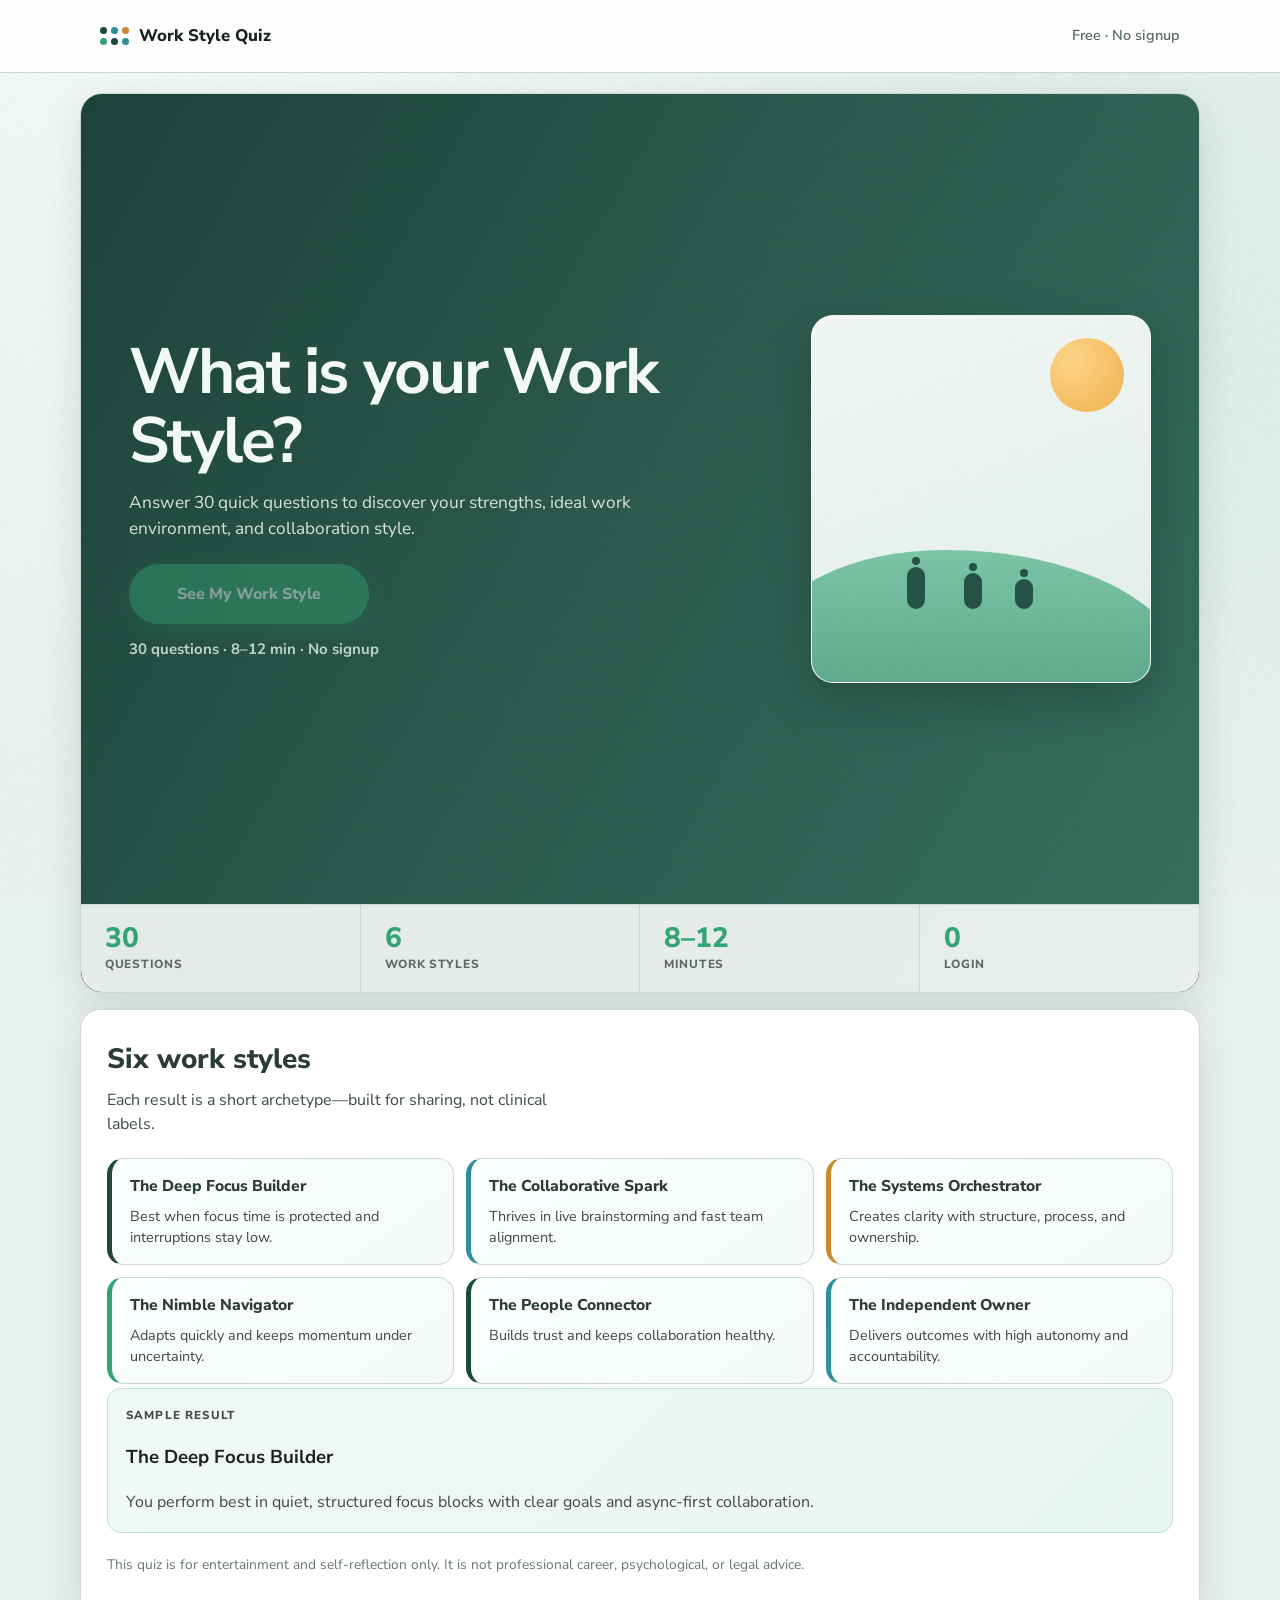
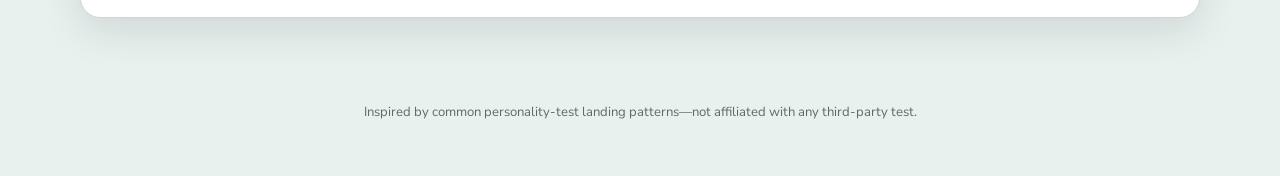
==== 111/index.html @ 71ff8142 "Initial commit: Work Style Quiz, PRD docs, and project assets Made-with: Cursor" ====
<!doctype html>
<html lang="en">
  <head>
    <meta charset="UTF-8" />
    <meta name="viewport" content="width=device-width, initial-scale=1.0" />
    <meta name="theme-color" content="#eef4f4" />
    <title>Work Style Quiz</title>
    <meta
      name="description"
      content="Answer 30 quick questions to discover your strengths, ideal work environment, and collaboration style."
    />
    <link rel="preconnect" href="https://fonts.googleapis.com" />
    <link rel="preconnect" href="https://fonts.gstatic.com" crossorigin />
    <link
      href="https://fonts.googleapis.com/css2?family=Nunito+Sans:ital,opsz,wght@0,6..12,400;0,6..12,600;0,6..12,700;0,6..12,800&display=swap"
      rel="stylesheet"
    />
    <link rel="stylesheet" href="./styles.css" />
  </head>
  <body>
    <div class="noise" aria-hidden="true"></div>

    <a class="skip-link" href="#main-content">Skip to main content</a>

    <header class="site-header">
      <div class="header-inner">
        <a href="./index.html" class="logo" aria-label="Work Style Quiz home">
          <span class="logo-mark" aria-hidden="true">
            <span class="dot dot--forest"></span>
            <span class="dot dot--teal"></span>
            <span class="dot dot--amber"></span>
            <span class="dot dot--green"></span>
            <span class="dot dot--forest"></span>
            <span class="dot dot--teal"></span>
          </span>
          <span class="logo-text">Work Style Quiz</span>
        </a>
        <nav class="header-nav" aria-label="Site">
          <span class="nav-muted">Free · No signup</span>
        </nav>
      </div>
    </header>

    <main id="main-content" class="main" tabindex="-1">
      <p id="load-error" class="load-error" role="alert" hidden></p>

      <div class="container">
        <section
          id="landing"
          class="landing-hero"
          aria-label="Introduction"
        >
          <div class="landing-hero-inner">
            <div class="landing-copy">
              <h1>
                What is your Work Style?
              </h1>
              <p class="landing-lead">
                Answer 30 quick questions to discover your strengths, ideal work
                environment, and collaboration style.
              </p>
              <div class="landing-cta-row">
                <button id="start-btn" class="btn btn-cta" type="button" disabled>
                  See My Work Style
                </button>
              </div>
              <p class="landing-meta">
                30 questions · 8–12 min · No signup
              </p>
            </div>
            <div class="landing-art" aria-hidden="true">
              <div class="art-scene">
                <div class="art-hill"></div>
                <div class="art-sun"></div>
                <div class="art-figure art-figure--1"></div>
                <div class="art-figure art-figure--2"></div>
                <div class="art-figure art-figure--3"></div>
              </div>
            </div>
          </div>

          <div class="proof-strip" role="group" aria-label="Quiz facts">
            <div class="proof-item">
              <span class="proof-value">30</span>
              <span class="proof-label">Questions</span>
            </div>
            <div class="proof-item">
              <span class="proof-value">6</span>
              <span class="proof-label">Work styles</span>
            </div>
            <div class="proof-item">
              <span class="proof-value">8–12</span>
              <span class="proof-label">Minutes</span>
            </div>
            <div class="proof-item">
              <span class="proof-value">0</span>
              <span class="proof-label">Login</span>
            </div>
          </div>
        </section>

        <section id="landing-details" class="card landing-details">
          <h2 class="section-title">Six work styles</h2>
          <p class="section-sub">
            Each result is a short archetype—built for sharing, not clinical labels.
          </p>
          <div id="style-preview" class="landing-preview-grid">
            <article class="preview-card preview-card--forest">
              <h3>The Deep Focus Builder</h3>
              <p>Best when focus time is protected and interruptions stay low.</p>
            </article>
            <article class="preview-card preview-card--teal">
              <h3>The Collaborative Spark</h3>
              <p>Thrives in live brainstorming and fast team alignment.</p>
            </article>
            <article class="preview-card preview-card--amber">
              <h3>The Systems Orchestrator</h3>
              <p>Creates clarity with structure, process, and ownership.</p>
            </article>
            <article class="preview-card preview-card--green">
              <h3>The Nimble Navigator</h3>
              <p>Adapts quickly and keeps momentum under uncertainty.</p>
            </article>
            <article class="preview-card preview-card--forest">
              <h3>The People Connector</h3>
              <p>Builds trust and keeps collaboration healthy.</p>
            </article>
            <article class="preview-card preview-card--teal">
              <h3>The Independent Owner</h3>
              <p>Delivers outcomes with high autonomy and accountability.</p>
            </article>
          </div>
          <div class="result-sample">
            <p class="eyebrow">Sample result</p>
            <h3>The Deep Focus Builder</h3>
            <p>
              You perform best in quiet, structured focus blocks with clear goals
              and async-first collaboration.
            </p>
          </div>

          <p class="disclaimer disclaimer-subtle">
            This quiz is for entertainment and self-reflection only. It is not
            professional career, psychological, or legal advice.
          </p>
        </section>

        <section
          id="quiz"
          class="card card-quiz hidden"
          aria-labelledby="quiz-heading"
        >
          <h2 id="quiz-heading" class="visually-hidden">Quiz</h2>
          <div class="progress-wrap">
            <div class="progress-meta">
              <span id="progress-text">Question 1 / 30</span>
              <span id="answered-text">Answered 0 / 30</span>
            </div>
            <div
              class="progress-track"
              role="progressbar"
              aria-valuemin="0"
              aria-valuemax="100"
              aria-valuenow="0"
              aria-label="Quiz progress"
            >
              <div id="progress-bar" class="progress-bar"></div>
            </div>
          </div>

          <h2 id="question-title" class="question-title"></h2>
          <div id="options" class="options-wrap"></div>

          <div class="actions">
            <button id="prev-btn" class="btn btn-outline" type="button">
              Previous
            </button>
            <button id="next-btn" class="btn btn-cta btn-cta-inline" type="button">
              Next
            </button>
          </div>
        </section>

        <section
          id="result"
          class="card card-result hidden"
          aria-label="Your result"
        >
          <div class="result-hero">
            <p class="eyebrow">Your result</p>
            <h2 id="result-title" class="result-headline" tabindex="-1"></h2>
            <p id="result-tagline" class="result-tagline"></p>
          </div>

          <div class="result-grid">
            <div class="result-panel">
              <h3>Strengths</h3>
              <ul id="result-strengths"></ul>
            </div>
            <div class="result-panel">
              <h3>Watch-outs</h3>
              <ul id="result-watchouts"></ul>
            </div>
            <div class="result-panel">
              <h3>Best environment</h3>
              <p id="result-environment"></p>
            </div>
            <div class="result-panel">
              <h3>Collaboration style</h3>
              <p id="result-collaboration"></p>
            </div>
          </div>

          <div class="actions">
            <button id="share-btn" class="btn btn-cta" type="button">Share</button>
            <button id="copy-btn" class="btn btn-outline" type="button">
              Copy result link
            </button>
            <button id="retake-btn" class="btn btn-outline" type="button">
              Retake
            </button>
          </div>
          <p id="feedback" class="feedback" aria-live="polite"></p>
          <p class="disclaimer">
            This quiz is for entertainment and self-reflection only. It is not
            professional career, psychological, or legal advice.
          </p>
        </section>
      </div>
    </main>

    <footer class="site-footer">
      <p>
        Inspired by common personality-test landing patterns—not affiliated with
        any third-party test.
      </p>
    </footer>

    <script type="application/json" id="questions-embed">
[
  {
    "text": "Your ideal workweek rhythm is…",
    "options": [
      {
        "text": "Long quiet blocks; meetings are exceptions.",
        "typeId": "deep_focus"
      },
      {
        "text": "Lots of co-working time and live discussions.",
        "typeId": "collab_spark"
      },
      {
        "text": "Predictable rituals: standups, docs, handoffs.",
        "typeId": "systems_orchestrator"
      },
      {
        "text": "Plans change often; I adapt day by day.",
        "typeId": "nimble_navigator"
      }
    ]
  },
  {
    "text": "When a project starts, you first want…",
    "options": [
      {
        "text": "A written brief and owners for each piece.",
        "typeId": "systems_orchestrator"
      },
      {
        "text": "A kickoff that gets everyone aligned emotionally.",
        "typeId": "people_connector"
      },
      {
        "text": "Freedom to explore before commitments.",
        "typeId": "independent_owner"
      },
      {
        "text": "A whiteboard session to shape the idea together.",
        "typeId": "collab_spark"
      }
    ]
  },
  {
    "text": "Feedback that helps you most sounds like…",
    "options": [
      {
        "text": "“Here’s exactly what to change next time.”",
        "typeId": "systems_orchestrator"
      },
      {
        "text": "“Here’s how this landed for the team.”",
        "typeId": "people_connector"
      },
      {
        "text": "“Take another pass when you’re in flow.”",
        "typeId": "deep_focus"
      },
      {
        "text": "“Let’s try a quick experiment and see.”",
        "typeId": "collab_spark"
      }
    ]
  },
  {
    "text": "Your nightmare workday includes…",
    "options": [
      {
        "text": "Constant pings with no time to think.",
        "typeId": "deep_focus"
      },
      {
        "text": "Silent solo work all day with no collaboration.",
        "typeId": "collab_spark"
      },
      {
        "text": "Chaos: no roles, no written decisions.",
        "typeId": "systems_orchestrator"
      },
      {
        "text": "Rigid process when the situation already changed.",
        "typeId": "nimble_navigator"
      }
    ]
  },
  {
    "text": "In meetings, you naturally…",
    "options": [
      {
        "text": "Take notes and turn chaos into next steps.",
        "typeId": "independent_owner"
      },
      {
        "text": "Make sure quieter voices are heard.",
        "typeId": "people_connector"
      },
      {
        "text": "Prefer async updates instead of another call.",
        "typeId": "deep_focus"
      },
      {
        "text": "Push for a decision and move on.",
        "typeId": "nimble_navigator"
      }
    ]
  },
  {
    "text": "You feel most trusted when a manager…",
    "options": [
      {
        "text": "Sets clear outcomes and gets out of the way.",
        "typeId": "independent_owner"
      },
      {
        "text": "Checks in on how you’re doing, not just tasks.",
        "typeId": "people_connector"
      },
      {
        "text": "Protects your calendar for deep work.",
        "typeId": "deep_focus"
      },
      {
        "text": "Creates space for the team to ideate together.",
        "typeId": "collab_spark"
      }
    ]
  },
  {
    "text": "Under a tight deadline, you…",
    "options": [
      {
        "text": "Cut scope and ship something real.",
        "typeId": "collab_spark"
      },
      {
        "text": "Lock in a plan and execute calmly.",
        "typeId": "systems_orchestrator"
      },
      {
        "text": "Go heads-down and minimize noise.",
        "typeId": "deep_focus"
      },
      {
        "text": "Pull the right people in to unblock fast.",
        "typeId": "people_connector"
      }
    ]
  },
  {
    "text": "Your favorite collaboration setup is…",
    "options": [
      {
        "text": "Shared docs with clear owners.",
        "typeId": "independent_owner"
      },
      {
        "text": "Live calls and real-time brainstorming.",
        "typeId": "collab_spark"
      },
      {
        "text": "Async threads; reply on my own time.",
        "typeId": "deep_focus"
      },
      {
        "text": "Minimal tools; I own the outcome end-to-end.",
        "typeId": "independent_owner"
      }
    ]
  },
  {
    "text": "Conflict on the team makes you…",
    "options": [
      {
        "text": "Step in to clarify facts and next steps.",
        "typeId": "systems_orchestrator"
      },
      {
        "text": "Talk privately to rebuild trust first.",
        "typeId": "people_connector"
      },
      {
        "text": "Prefer to step away until it’s calmer.",
        "typeId": "deep_focus"
      },
      {
        "text": "Address it quickly so we don’t stall.",
        "typeId": "nimble_navigator"
      }
    ]
  },
  {
    "text": "You’d rather be evaluated on…",
    "options": [
      {
        "text": "Reliable delivery against commitments.",
        "typeId": "independent_owner"
      },
      {
        "text": "The quality of relationships you build.",
        "typeId": "people_connector"
      },
      {
        "text": "Impact you drove with autonomy.",
        "typeId": "independent_owner"
      },
      {
        "text": "Creativity and ideas brought to the group.",
        "typeId": "collab_spark"
      }
    ]
  },
  {
    "text": "“Remote vs office” for you is really about…",
    "options": [
      {
        "text": "Controlling interruptions and deep work.",
        "typeId": "deep_focus"
      },
      {
        "text": "Energy from being around people.",
        "typeId": "collab_spark"
      },
      {
        "text": "Freedom to structure my own day.",
        "typeId": "independent_owner"
      },
      {
        "text": "Whatever helps the team move fastest today.",
        "typeId": "nimble_navigator"
      }
    ]
  },
  {
    "text": "Your career happiness spikes when…",
    "options": [
      {
        "text": "You can own a problem end-to-end.",
        "typeId": "independent_owner"
      },
      {
        "text": "The team feels safe and aligned.",
        "typeId": "people_connector"
      },
      {
        "text": "The system runs smoothly without heroics.",
        "typeId": "systems_orchestrator"
      },
      {
        "text": "You’re learning fast in a changing environment.",
        "typeId": "nimble_navigator"
      }
    ]
  },
  {
    "text": "When you learn something new for work, you prefer to…",
    "options": [
      {
        "text": "Read quietly and practice alone first.",
        "typeId": "deep_focus"
      },
      {
        "text": "Pair with someone and learn by doing together.",
        "typeId": "collab_spark"
      },
      {
        "text": "Follow a structured course or checklist.",
        "typeId": "systems_orchestrator"
      },
      {
        "text": "Jump into a real task and fix gaps as you go.",
        "typeId": "nimble_navigator"
      }
    ]
  },
  {
    "text": "A vague goal with no metrics feels…",
    "options": [
      {
        "text": "Fine if I can carve focus time to figure it out.",
        "typeId": "deep_focus"
      },
      {
        "text": "Exciting if we can workshop it as a group.",
        "typeId": "collab_spark"
      },
      {
        "text": "Uncomfortable until we define owners and milestones.",
        "typeId": "systems_orchestrator"
      },
      {
        "text": "Normal; clarity can emerge while we move.",
        "typeId": "nimble_navigator"
      }
    ]
  },
  {
    "text": "Your default reaction to a new company process is…",
    "options": [
      {
        "text": "“Will this protect my focus time?”",
        "typeId": "deep_focus"
      },
      {
        "text": "“How will this affect team vibes?”",
        "typeId": "people_connector"
      },
      {
        "text": "“Show me the RACI and the template.”",
        "typeId": "systems_orchestrator"
      },
      {
        "text": "“We’ll probably rewrite it in two weeks anyway.”",
        "typeId": "nimble_navigator"
      }
    ]
  },
  {
    "text": "The best praise you can get is…",
    "options": [
      {
        "text": "“You delivered—no drama.”",
        "typeId": "independent_owner"
      },
      {
        "text": "“You made the team feel unstuck.”",
        "typeId": "people_connector"
      },
      {
        "text": "“Your doc made everything obvious.”",
        "typeId": "independent_owner"
      },
      {
        "text": "“Your idea changed the room.”",
        "typeId": "collab_spark"
      }
    ]
  },
  {
    "text": "After a stressful week, you recharge by…",
    "options": [
      {
        "text": "Long offline time with zero work chat.",
        "typeId": "deep_focus"
      },
      {
        "text": "Talking it out with a trusted colleague.",
        "typeId": "people_connector"
      },
      {
        "text": "Tidying your tasks and inbox so Monday is clean.",
        "typeId": "systems_orchestrator"
      },
      {
        "text": "Starting something new to regain momentum.",
        "typeId": "people_connector"
      }
    ]
  },
  {
    "text": "Your ideal team size for daily work is…",
    "options": [
      {
        "text": "Small enough that I can own a slice solo.",
        "typeId": "independent_owner"
      },
      {
        "text": "Big enough for energy, small enough to know everyone.",
        "typeId": "collab_spark"
      },
      {
        "text": "Large if roles and interfaces are clear.",
        "typeId": "systems_orchestrator"
      },
      {
        "text": "Whatever ships fastest for this phase.",
        "typeId": "nimble_navigator"
      }
    ]
  },
  {
    "text": "You get skeptical when leadership says…",
    "options": [
      {
        "text": "“We’ll figure out the details later.” (with no owner)",
        "typeId": "systems_orchestrator"
      },
      {
        "text": "“Just be available all day on Slack.”",
        "typeId": "deep_focus"
      },
      {
        "text": "“Process for process’s sake.”",
        "typeId": "nimble_navigator"
      },
      {
        "text": "“Don’t worry about how people feel.”",
        "typeId": "people_connector"
      }
    ]
  },
  {
    "text": "In a brainstorm, you’re most likely to…",
    "options": [
      {
        "text": "Build on others’ ideas in real time.",
        "typeId": "collab_spark"
      },
      {
        "text": "Ask the question that names the tradeoff.",
        "typeId": "systems_orchestrator"
      },
      {
        "text": "Stay quiet until you have one sharp idea.",
        "typeId": "collab_spark"
      },
      {
        "text": "Suggest a cheap test before a big debate.",
        "typeId": "nimble_navigator"
      }
    ]
  },
  {
    "text": "You respect a coworker who…",
    "options": [
      {
        "text": "Doesn’t need hand-holding and still communicates clearly.",
        "typeId": "independent_owner"
      },
      {
        "text": "Makes hard conversations feel safer.",
        "typeId": "people_connector"
      },
      {
        "text": "Writes decisions down so nobody is guessing.",
        "typeId": "independent_owner"
      },
      {
        "text": "Turns ambiguity into a prototype.",
        "typeId": "nimble_navigator"
      }
    ]
  },
  {
    "text": "Your “productive morning” usually means…",
    "options": [
      {
        "text": "Two hours of uninterrupted work before chat.",
        "typeId": "deep_focus"
      },
      {
        "text": "A quick sync to align the team’s energy.",
        "typeId": "collab_spark"
      },
      {
        "text": "Checking the plan and updating the board.",
        "typeId": "systems_orchestrator"
      },
      {
        "text": "Picking the highest-leverage move and switching fast.",
        "typeId": "nimble_navigator"
      }
    ]
  },
  {
    "text": "If you disagree with a popular plan, you…",
    "options": [
      {
        "text": "Write a clear alternative with tradeoffs.",
        "typeId": "independent_owner"
      },
      {
        "text": "Talk to key people 1:1 before the room decides.",
        "typeId": "people_connector"
      },
      {
        "text": "Opt out of the debate and prove it with work.",
        "typeId": "independent_owner"
      },
      {
        "text": "Challenge it live so the group can react.",
        "typeId": "collab_spark"
      }
    ]
  },
  {
    "text": "“Scope creep” to you sounds like…",
    "options": [
      {
        "text": "A focus problem unless someone says no.",
        "typeId": "deep_focus"
      },
      {
        "text": "A people problem if expectations weren’t shared.",
        "typeId": "people_connector"
      },
      {
        "text": "A planning problem: change control needed.",
        "typeId": "systems_orchestrator"
      },
      {
        "text": "Sometimes the signal that we should pivot.",
        "typeId": "nimble_navigator"
      }
    ]
  },
  {
    "text": "You feel most productive in a workplace that…",
    "options": [
      {
        "text": "Lets me block deep work without guilt.",
        "typeId": "deep_focus"
      },
      {
        "text": "Has lively collaboration spaces.",
        "typeId": "collab_spark"
      },
      {
        "text": "Has clear norms and written agreements.",
        "typeId": "systems_orchestrator"
      },
      {
        "text": "Rewards speed of learning over perfection.",
        "typeId": "nimble_navigator"
      }
    ]
  },
  {
    "text": "Your 1:1 with a manager should mostly be about…",
    "options": [
      {
        "text": "Removing blockers and clarifying ownership.",
        "typeId": "independent_owner"
      },
      {
        "text": "How you’re doing as a human, not only output.",
        "typeId": "people_connector"
      },
      {
        "text": "Priorities, timelines, and expectations.",
        "typeId": "systems_orchestrator"
      },
      {
        "text": "What experiments to run next week.",
        "typeId": "nimble_navigator"
      }
    ]
  },
  {
    "text": "When documentation is missing, you…",
    "options": [
      {
        "text": "Create the minimum doc so future-you survives.",
        "typeId": "independent_owner"
      },
      {
        "text": "Pull people together to align verbally first.",
        "typeId": "collab_spark"
      },
      {
        "text": "Prefer to stay in flow and document later.",
        "typeId": "deep_focus"
      },
      {
        "text": "Ship something small and document what broke.",
        "typeId": "nimble_navigator"
      }
    ]
  },
  {
    "text": "You’re happiest when your role is…",
    "options": [
      {
        "text": "A clear lane you can run end-to-end.",
        "typeId": "independent_owner"
      },
      {
        "text": "A glue role that helps others succeed.",
        "typeId": "people_connector"
      },
      {
        "text": "A stabilizer who makes the machine work.",
        "typeId": "systems_orchestrator"
      },
      {
        "text": "A scout in changing terrain.",
        "typeId": "nimble_navigator"
      }
    ]
  },
  {
    "text": "“Good collaboration” to you means…",
    "options": [
      {
        "text": "Fewer meetings, clearer handoffs.",
        "typeId": "deep_focus"
      },
      {
        "text": "Psychological safety and honest dialogue.",
        "typeId": "people_connector"
      },
      {
        "text": "Shared definitions of done and who decides what.",
        "typeId": "systems_orchestrator"
      },
      {
        "text": "Rapid feedback loops and quick iterations.",
        "typeId": "collab_spark"
      }
    ]
  },
  {
    "text": "If you had to pick your strongest professional edge, it would be…",
    "options": [
      {
        "text": "Sustained focus on hard problems",
        "typeId": "deep_focus"
      },
      {
        "text": "Building trust and helping people feel heard",
        "typeId": "people_connector"
      },
      {
        "text": "Owning outcomes without needing oversight",
        "typeId": "independent_owner"
      },
      {
        "text": "Staying adaptable when everything shifts",
        "typeId": "nimble_navigator"
      }
    ]
  }
]
</script>
    <script src="./app.js"></script>
  </body>
</html>
---- 111/styles.css ----
/* Work Style Quiz — PRD §2.3 + editorial asymmetry + a11y (ui-ux-pro-max). */

:root {
  --bg-page: #e9f1ef;
  --bg-card: #ffffff;
  --text: #1a2220;
  --text-soft: #3d4a45;
  --muted: #5c6b66;
  --ink-heading: #2a3d36;
  --green: #33a474;
  --green-hover: #2d9468;
  --green-muted: #e4f4ed;
  --teal: #2f8f9d;
  --amber: #c98a2e;
  --forest: #1d4a3e;
  --border: #c9d9d4;
  --focus-ring: #0f766e;
  --shadow: 0 12px 40px rgba(20, 35, 30, 0.12);
  --shadow-cta: 0 6px 22px rgba(51, 164, 116, 0.38);
  --ease-out: cubic-bezier(0.22, 1, 0.36, 1);
  --ease-press: cubic-bezier(0.2, 0.85, 0.25, 1);
  --min-touch: 44px;
  --hero-copy-max: 760px;
  --content-max: 1120px;
}

*,
*::before,
*::after {
  box-sizing: border-box;
}

html {
  scroll-behavior: smooth;
}

@media (prefers-reduced-motion: reduce) {
  html {
    scroll-behavior: auto;
  }

  *,
  *::before,
  *::after {
    animation-duration: 0.01ms !important;
    animation-iteration-count: 1 !important;
    transition-duration: 0.01ms !important;
  }

  .noise {
    opacity: 0.03 !important;
  }

  .option:active,
  .btn-cta:active {
    transform: none;
  }
}

body {
  margin: 0;
  font-family: "Nunito Sans", system-ui, -apple-system, "Segoe UI", Roboto,
    sans-serif;
  font-size: 1rem;
  line-height: 1.5;
  color: var(--text);
  background: radial-gradient(
      ellipse 120% 80% at 10% 0%,
      #f4faf7 0%,
      transparent 55%
    ),
    radial-gradient(ellipse 90% 60% at 90% 20%, #dceee8 0%, transparent 50%),
    var(--bg-page);
  touch-action: manipulation;
  min-height: 100dvh;
  padding-left: env(safe-area-inset-left, 0);
  padding-right: env(safe-area-inset-right, 0);
}

:focus {
  outline: none;
}

:focus-visible {
  outline: 3px solid var(--focus-ring);
  outline-offset: 2px;
}

.skip-link {
  position: absolute;
  left: -9999px;
  z-index: 10000;
  padding: 12px 20px;
  background: var(--green);
  color: #fff;
  font-weight: 800;
  border-radius: 0 0 8px 0;
  text-decoration: none;
}

.skip-link:focus {
  left: 16px;
  top: 16px;
  outline: none;
  box-shadow: 0 0 0 3px #fff, 0 0 0 6px var(--focus-ring);
}

.visually-hidden {
  position: absolute;
  width: 1px;
  height: 1px;
  padding: 0;
  margin: -1px;
  overflow: hidden;
  clip: rect(0, 0, 0, 0);
  white-space: nowrap;
  border: 0;
}

.noise {
  position: fixed;
  inset: 0;
  pointer-events: none;
  z-index: 9999;
  opacity: 0.052;
  mix-blend-mode: multiply;
  background-image: url("data:image/svg+xml,%3Csvg viewBox='0 0 256 256' xmlns='http://www.w3.org/2000/svg'%3E%3Cfilter id='n'%3E%3CfeTurbulence type='fractalNoise' baseFrequency='0.8' numOctaves='4' stitchTiles='stitch'/%3E%3C/filter%3E%3Crect width='100%25' height='100%25' filter='url(%23n)'/%3E%3C/svg%3E");
}

.main {
  outline: none;
}

.load-error {
  max-width: 720px;
  margin: 16px auto;
  padding: 14px 18px;
  background: #fef2f2;
  border: 1px solid #fecaca;
  color: #991b1b;
  border-radius: 12px;
  font-weight: 700;
}

.load-error code {
  font-size: 0.9em;
  font-weight: 600;
  padding: 0.1em 0.35em;
  border-radius: 6px;
  background: rgba(0, 0, 0, 0.06);
}

.site-header {
  background: rgba(255, 255, 255, 0.94);
  backdrop-filter: blur(12px);
  border-bottom: 1px solid var(--border);
  position: sticky;
  top: 0;
  z-index: 50;
  padding-top: env(safe-area-inset-top, 0);
}

.header-inner {
  max-width: var(--content-max);
  margin: 0 auto;
  padding: 14px max(20px, env(safe-area-inset-right, 0)) 14px
    max(20px, env(safe-area-inset-left, 0));
  display: flex;
  align-items: center;
  justify-content: space-between;
}

.logo {
  display: inline-flex;
  align-items: center;
  gap: 10px;
  font-weight: 800;
  font-size: 1.05rem;
  color: var(--text);
  text-decoration: none;
  cursor: pointer;
  min-height: var(--min-touch);
  padding: 4px 0;
}

.logo:hover {
  color: var(--ink-heading);
}

.logo-mark {
  display: inline-grid;
  grid-template-columns: repeat(3, 7px);
  gap: 4px;
}

.logo-mark .dot {
  width: 7px;
  height: 7px;
  border-radius: 50%;
}

.dot--forest {
  background: var(--forest);
}
.dot--teal {
  background: var(--teal);
}
.dot--amber {
  background: var(--amber);
}
.dot--green {
  background: var(--green);
}

.header-nav {
  display: inline-flex;
  align-items: center;
  gap: 8px;
}

.header-icon {
  width: 1.25rem;
  height: 1.25rem;
  color: var(--teal);
  flex-shrink: 0;
}

.nav-muted {
  font-size: 0.9rem;
  color: var(--muted);
  font-weight: 600;
}

.container {
  width: min(var(--content-max), 94%);
  margin: 0 auto;
  padding: 20px 0 max(48px, env(safe-area-inset-bottom, 0));
}

.landing-hero {
  border-radius: 22px;
  border: 1px solid var(--border);
  box-shadow: var(--shadow);
  overflow: hidden;
  background: linear-gradient(120deg, #1d4239 0%, #2c5a4d 48%, #356f5e 100%);
}

.landing-hero-inner {
  min-height: min(90vh, 820px);
  display: grid;
  grid-template-columns: minmax(0, 1.15fr) minmax(250px, 0.85fr);
  align-items: center;
  gap: clamp(22px, 4vw, 48px);
  padding: clamp(24px, 4vw, 48px);
}

.landing-copy h1 {
  margin: 0 0 14px;
  font-size: clamp(2rem, 5vw, 4.5rem);
  line-height: 1.08;
  letter-spacing: -0.03em;
  color: #f4fbf8;
  max-width: 14ch;
}

.landing-lead {
  margin: 0 0 22px;
  color: rgba(230, 242, 236, 0.92);
  font-size: clamp(1rem, 1.35vw, 1.15rem);
  max-width: min(40rem, 100%);
}

.landing-cta-row {
  margin-bottom: 14px;
}

.landing-meta {
  font-size: 0.9375rem;
  color: rgba(214, 232, 224, 0.88);
  font-weight: 700;
  margin: 0;
}

.landing-art {
  display: grid;
  place-items: end;
}

.art-scene {
  width: min(100%, 340px);
  aspect-ratio: 1 / 1.08;
  border-radius: 22px;
  border: 1px solid rgba(255, 255, 255, 0.45);
  background: linear-gradient(
    160deg,
    rgba(255, 255, 255, 0.95) 0%,
    rgba(235, 247, 241, 0.95) 100%
  );
  box-shadow: 0 18px 50px rgba(0, 0, 0, 0.22);
  position: relative;
  overflow: hidden;
}

.art-sun {
  position: absolute;
  width: 74px;
  height: 74px;
  right: 26px;
  top: 22px;
  border-radius: 50%;
  background: radial-gradient(circle at 30% 30%, #ffd689, #f0b24d);
}

.art-hill {
  position: absolute;
  left: -12%;
  right: -10%;
  bottom: -22%;
  height: 58%;
  border-radius: 42% 58% 0 0;
  background: linear-gradient(180deg, #7dc5a8 0%, #4d9c7f 100%);
}

.art-figure {
  position: absolute;
  bottom: 20%;
  width: 18px;
  border-radius: 999px;
  background: #255247;
}

.art-figure::before {
  content: "";
  position: absolute;
  left: 50%;
  transform: translateX(-50%);
  top: -10px;
  width: 8px;
  height: 8px;
  border-radius: 50%;
  background: #255247;
}

.art-figure--1 {
  height: 42px;
  left: 28%;
}

.art-figure--2 {
  height: 36px;
  left: 45%;
}

.art-figure--3 {
  height: 30px;
  left: 60%;
}

.landing-details {
  margin-top: 16px;
}

.landing-preview-grid {
  display: grid;
  grid-template-columns: repeat(6, 1fr);
  gap: 12px;
}

.preview-card {
  grid-column: span 2;
  border-radius: 16px;
  padding: 16px 16px 16px 18px;
  border: 1px solid var(--border);
  background: linear-gradient(145deg, #fbfffd 0%, #f3faf7 100%);
  border-left-width: 5px;
}

.hidden {
  display: none !important;
}

.landing-stack {
  margin-bottom: 28px;
}

.landing-hero-block {
  border-radius: 22px;
  border: 1px solid var(--border);
  box-shadow: var(--shadow);
  overflow: hidden;
}

.hero-wsq {
  position: relative;
  overflow: hidden;
  min-height: min(90vh, 880px);
}

.hero-wsq__media {
  position: absolute;
  inset: 0;
}

.hero-wsq__photo {
  width: 100%;
  height: 100%;
  object-fit: cover;
  transform: scale(1.02);
}

.hero-wsq__scrim {
  position: absolute;
  inset: 0;
  background: linear-gradient(
      115deg,
      rgba(12, 28, 24, 0.92) 0%,
      rgba(18, 42, 36, 0.78) 38%,
      rgba(22, 58, 48, 0.55) 62%,
      rgba(30, 72, 58, 0.35) 100%
    ),
    radial-gradient(
      ellipse 70% 55% at 70% 20%,
      rgba(66, 180, 140, 0.2),
      transparent 60%
    );
}

.hero-wsq__blob {
  position: absolute;
  border-radius: 50%;
  filter: blur(40px);
  opacity: 0.35;
  pointer-events: none;
}

.hero-wsq__blob--a {
  width: min(55vw, 420px);
  height: min(55vw, 420px);
  background: #3db89a;
  top: -12%;
  right: -8%;
}

.hero-wsq__blob--b {
  width: min(40vw, 300px);
  height: min(40vw, 300px);
  background: #c98a2e;
  bottom: 8%;
  left: -6%;
  opacity: 0.22;
}

.hero-wsq__shell {
  position: relative;
  z-index: 1;
  padding: clamp(28px, 5vw, 52px) clamp(22px, 4vw, 44px);
  min-height: min(90vh, 880px);
  display: flex;
  align-items: center;
}

.hero-wsq__grid {
  width: 100%;
  max-width: 1080px;
  margin: 0 auto;
  display: grid;
  grid-template-columns: minmax(0, 1.15fr) minmax(260px, 0.85fr);
  gap: clamp(28px, 4vw, 48px);
  align-items: end;
}

.hero-wsq__copy {
  max-width: var(--hero-copy-max);
  padding-bottom: 8px;
}

.hero-kicker {
  margin: 0 0 12px;
  font-size: 0.82rem;
  font-weight: 800;
  letter-spacing: 0.12em;
  text-transform: uppercase;
  color: rgba(232, 248, 240, 0.85);
}

.hero-h1 {
  font-size: clamp(2rem, 5vw, 4.5rem);
  line-height: 1.08;
  font-weight: 800;
  color: #f4fbf8;
  margin: 0 0 16px;
  letter-spacing: -0.035em;
  max-width: 16ch;
}

.hero-lead {
  font-size: clamp(1rem, 1.25vw, 1.15rem);
  color: rgba(230, 242, 236, 0.92);
  margin: 0 0 26px;
  max-width: min(38rem, 100%);
  line-height: 1.55;
}

.hero-cta-row {
  margin-bottom: 14px;
}

.landing-meta {
  font-size: 0.9375rem;
  color: rgba(214, 232, 224, 0.88);
  font-weight: 700;
  margin: 0;
}

.hero-sublink {
  margin: 14px 0 0;
}

.text-link {
  color: #9fe8c9;
  font-weight: 800;
  text-decoration: underline;
  text-underline-offset: 3px;
  cursor: pointer;
}

.text-link:hover {
  color: #c8f5e0;
}

.text-link:focus-visible {
  outline-color: #b8f0d4;
}

.hero-wsq__aside {
  justify-self: end;
  width: 100%;
  max-width: 360px;
}

.result-mock {
  position: relative;
  display: grid;
  grid-template-columns: 6px 1fr;
  background: rgba(255, 255, 255, 0.96);
  border-radius: 18px;
  border: 1px solid rgba(255, 255, 255, 0.65);
  box-shadow: 0 18px 50px rgba(0, 0, 0, 0.25);
  overflow: hidden;
  transform: rotate(-1.25deg);
}

.result-mock__bar {
  background: linear-gradient(180deg, var(--forest), var(--green));
}

.result-mock__inner {
  padding: 18px 18px 20px;
}

.result-mock__eyebrow {
  margin: 0 0 6px;
  font-size: 0.68rem;
  font-weight: 800;
  letter-spacing: 0.14em;
  text-transform: uppercase;
  color: var(--muted);
}

.result-mock__title {
  margin: 0 0 8px;
  font-size: 1.05rem;
  font-weight: 800;
  color: var(--ink-heading);
  line-height: 1.25;
}

.result-mock__line {
  margin: 0 0 14px;
  font-size: 0.92rem;
  color: var(--text-soft);
  line-height: 1.45;
}

.result-mock__chips {
  display: flex;
  flex-wrap: wrap;
  gap: 8px;
}

.result-mock__chips span {
  font-size: 0.72rem;
  font-weight: 800;
  padding: 6px 10px;
  border-radius: 999px;
  background: var(--green-muted);
  color: #1f6b4f;
  border: 1px solid #b8e0d0;
}

.proof-strip {
  display: grid;
  grid-template-columns: repeat(4, minmax(0, 1fr));
  margin-top: 0;
  border-top: 1px solid var(--border);
  background: rgba(255, 255, 255, 0.88);
  backdrop-filter: blur(8px);
}

.proof-item {
  padding: 18px 14px;
  text-align: left;
  border-right: 1px solid var(--border);
  display: grid;
  grid-template-columns: auto 1fr;
  grid-template-rows: auto auto;
  column-gap: 10px;
  align-items: center;
}

.proof-item:last-child {
  border-right: 0;
}

.proof-icon {
  grid-row: 1 / span 2;
  width: 1.45rem;
  height: 1.45rem;
  color: var(--green);
  opacity: 0.92;
}

.proof-value {
  grid-column: 2;
  font-size: clamp(1.35rem, 2.5vw, 1.75rem);
  font-weight: 800;
  color: var(--green);
  line-height: 1.1;
  font-variant-numeric: tabular-nums;
}

.proof-label {
  grid-column: 2;
  font-size: 0.74rem;
  font-weight: 800;
  color: var(--muted);
  text-transform: uppercase;
  letter-spacing: 0.06em;
  margin-top: 2px;
}

.card {
  background: var(--bg-card);
  border: 1px solid var(--border);
  border-radius: 20px;
  padding: 28px 26px;
  box-shadow: var(--shadow);
}

.landing-bento {
  margin-top: 8px;
}

.anchor-target {
  scroll-margin-top: 96px;
}

.section-title {
  font-size: clamp(1.35rem, 2.4vw, 1.75rem);
  font-weight: 800;
  color: var(--ink-heading);
  margin: 0 0 8px;
  max-width: 20ch;
}

.section-sub {
  margin: 0 0 22px;
  color: var(--text-soft);
  max-width: 46ch;
}

.eyebrow {
  text-transform: uppercase;
  letter-spacing: 0.1em;
  font-size: 0.72rem;
  font-weight: 800;
  color: var(--green);
  margin-bottom: 8px;
}

.bento-grid {
  display: grid;
  grid-template-columns: repeat(6, 1fr);
  grid-auto-rows: minmax(120px, auto);
  gap: 12px;
}

.bento-card {
  grid-column: span 2;
  border-radius: 16px;
  padding: 16px 16px 16px 18px;
  border: 1px solid var(--border);
  background: linear-gradient(145deg, #fbfffd 0%, #f3faf7 100%);
  border-left-width: 5px;
}

.bento-card--wide {
  grid-column: span 3;
}

.bento-card--narrow {
  grid-column: span 1;
}

.bento-card--tall {
  grid-column: span 2;
  grid-row: span 2;
}

.preview-card h3 {
  font-size: 0.98rem;
  font-weight: 800;
  color: var(--ink-heading);
  margin: 0 0 8px;
}

.preview-card p {
  margin: 0;
  font-size: 0.9rem;
  color: var(--text-soft);
  line-height: 1.45;
}

.preview-card--forest {
  border-left-color: var(--forest);
}
.preview-card--teal {
  border-left-color: var(--teal);
}
.preview-card--amber {
  border-left-color: var(--amber);
}
.preview-card--green {
  border-left-color: var(--green);
}

.result-deep {
  margin-top: 28px;
  display: grid;
  grid-template-columns: minmax(0, 1.05fr) minmax(0, 0.95fr);
  gap: 22px;
  align-items: stretch;
}

.result-deep__visual {
  border-radius: 18px;
  overflow: hidden;
  border: 1px solid var(--border);
  min-height: 220px;
  background: #dfece8;
}

.result-deep__img {
  width: 100%;
  height: 100%;
  object-fit: cover;
  display: block;
}

.result-deep__copy {
  display: flex;
  flex-direction: column;
  justify-content: center;
}

.result-deep__title {
  font-size: 1.35rem;
  font-weight: 800;
  color: var(--ink-heading);
  margin: 0 0 10px;
  line-height: 1.25;
}

.result-deep__text {
  margin: 0 0 16px;
  color: var(--text-soft);
}

.result-sample {
  margin-top: 4px;
  padding: 18px;
  border-radius: 14px;
  background: linear-gradient(135deg, #f0faf5 0%, #e8f6f0 100%);
  border: 1px solid #bfe3d4;
}

.result-sample__name {
  color: var(--ink-heading);
  font-weight: 800;
  margin: 0 0 8px;
  font-size: 1.05rem;
}

.result-sample p {
  margin: 0;
  color: var(--text-soft);
}

.disclaimer {
  color: var(--muted);
  font-size: 0.86rem;
  margin-top: 22px;
}

.disclaimer-subtle {
  opacity: 0.92;
}

.card-quiz {
  margin-top: 8px;
}

.progress-wrap {
  margin-bottom: 20px;
}

.progress-meta {
  display: flex;
  justify-content: space-between;
  font-size: 0.88rem;
  font-weight: 700;
  color: var(--muted);
  margin-bottom: 8px;
}

.progress-track {
  height: 12px;
  border-radius: 999px;
  background: #dce9e9;
  overflow: hidden;
}

.progress-bar {
  height: 100%;
  width: 0;
  border-radius: 999px;
  background: linear-gradient(
    90deg,
    #3db8a8 0%,
    var(--teal) 45%,
    var(--green) 100%
  );
  transition: width 0.25s var(--ease-out);
}

.question-title {
  font-size: clamp(1.15rem, 2.2vw, 1.4rem);
  font-weight: 800;
  color: var(--ink-heading);
  margin: 0 0 16px;
  line-height: 1.35;
}

.options-fieldset {
  border: 0;
  margin: 0;
  padding: 0;
  min-width: 0;
}

.options-wrap {
  margin-bottom: 20px;
}

.option {
  display: flex;
  align-items: flex-start;
  gap: 14px;
  padding: 16px 18px;
  min-height: var(--min-touch);
  border-radius: 14px;
  border: 2px solid #c5d6d0;
  background: #fff;
  cursor: pointer;
  transition: border-color 0.2s var(--ease-out), box-shadow 0.2s var(--ease-out),
    background 0.2s var(--ease-out), transform 0.15s var(--ease-press);
}

.option:hover {
  border-color: #8fb8a8;
}

.option:active {
  transform: scale(0.998);
}

.option:has(:focus-visible) {
  border-color: var(--teal);
  box-shadow: 0 0 0 3px rgba(15, 118, 110, 0.22);
}

.option:has(input:checked) {
  border-color: var(--green);
  background: var(--green-muted);
  box-shadow: 0 0 0 1px rgba(51, 164, 116, 0.35);
}

.option input {
  margin-top: 6px;
  accent-color: var(--green);
  width: 20px;
  height: 20px;
  flex-shrink: 0;
}

.option span {
  flex: 1;
  font-weight: 600;
  color: var(--text);
  font-size: 1rem;
}

.options-fieldset .option + .option {
  margin-top: 10px;
}

.actions {
  display: flex;
  flex-wrap: wrap;
  gap: 12px;
  align-items: center;
}

.btn {
  font-family: inherit;
  font-weight: 800;
  font-size: 1rem;
  min-height: var(--min-touch);
  padding: 12px 22px;
  border-radius: 10px;
  border: none;
  cursor: pointer;
  transition: background 0.2s var(--ease-out), transform 0.18s var(--ease-press),
    box-shadow 0.2s var(--ease-out);
}

.btn:disabled {
  opacity: 0.45;
  cursor: not-allowed;
}

.btn-cta {
  background: var(--green);
  color: #fff;
  min-width: 240px;
  min-height: 60px;
  padding: 16px 32px;
  border-radius: 999px;
  box-shadow: var(--shadow-cta);
}

.btn-cta:hover:not(:disabled) {
  background: var(--green-hover);
  transform: translateY(-1px);
  box-shadow: 0 8px 26px rgba(51, 164, 116, 0.45);
}

.btn-cta:active:not(:disabled) {
  transform: translateY(0);
}

.btn-cta-inline {
  min-width: 140px;
}

.btn-outline {
  background: #fff;
  color: var(--text);
  border: 2px solid #b8ccc4;
}

.btn-outline:hover:not(:disabled) {
  border-color: var(--green);
  color: #1f6b4f;
}

.card-result {
  margin-top: 8px;
}

.result-hero {
  text-align: center;
  padding-bottom: 8px;
}

.result-headline {
  font-size: clamp(1.45rem, 3vw, 1.95rem);
  font-weight: 800;
  color: var(--ink-heading);
  margin: 0 0 10px;
  outline: none;
}

.result-tagline {
  margin: 0 auto;
  max-width: 36rem;
  color: var(--text-soft);
  font-size: 1.05rem;
}

.result-grid {
  display: grid;
  grid-template-columns: repeat(2, minmax(0, 1fr));
  gap: 14px;
  margin: 22px 0;
}

.result-panel {
  border-radius: 14px;
  padding: 18px;
  border: 1px solid var(--border);
  background: linear-gradient(160deg, #fafcfb 0%, #f3f8f5 100%);
  text-align: left;
}

.result-panel h3 {
  font-size: 0.8rem;
  text-transform: uppercase;
  letter-spacing: 0.08em;
  color: var(--green);
  margin: 0 0 10px;
  font-weight: 800;
}

.result-panel ul {
  margin: 0;
  padding-left: 1.1rem;
  color: var(--text-soft);
}

.result-panel li {
  margin-bottom: 6px;
}

.result-panel p {
  margin: 0;
  color: var(--text-soft);
}

.feedback {
  min-height: 1.2em;
  color: var(--green);
  font-weight: 700;
  font-size: 0.95rem;
  margin-top: 10px;
}

.site-footer {
  max-width: var(--content-max);
  margin: 0 auto;
  padding: 24px max(20px, env(safe-area-inset-right, 0))
    max(40px, env(safe-area-inset-bottom, 0)) max(20px, env(safe-area-inset-left, 0));
  text-align: center;
  font-size: 0.82rem;
  color: var(--muted);
  line-height: 1.5;
}

@media (max-width: 960px) {
  .landing-hero-inner {
    grid-template-columns: 1fr;
    min-height: auto;
  }

  .landing-copy h1 {
    max-width: none;
  }

  .landing-art {
    place-items: start;
  }

  .hero-wsq__grid {
    grid-template-columns: 1fr;
    align-items: start;
  }

  .hero-wsq__aside {
    justify-self: start;
    max-width: 420px;
  }

  .hero-h1 {
    max-width: none;
  }

  .bento-grid {
    grid-template-columns: repeat(2, 1fr);
  }

  .bento-card--wide {
    grid-column: 1 / -1;
  }

  .bento-card:not(.bento-card--wide):not(.bento-card--tall) {
    grid-column: span 1;
  }

  .bento-card--tall {
    grid-column: span 2;
    grid-row: span 1;
  }

  .result-deep {
    grid-template-columns: 1fr;
  }
}

@media (max-width: 720px) {
  .landing-preview-grid {
    grid-template-columns: 1fr;
  }

  .preview-card {
    grid-column: 1 / -1;
  }

  .proof-strip {
    grid-template-columns: repeat(2, 1fr);
  }

  .proof-item {
    border-bottom: 1px solid var(--border);
  }

  .proof-item:nth-child(2n) {
    border-right: 0;
  }

  .proof-item:nth-last-child(-n + 2) {
    border-bottom: 0;
  }

  .bento-grid {
    grid-template-columns: 1fr;
  }

  .bento-card--wide,
  .bento-card:not(.bento-card--wide):not(.bento-card--tall),
  .bento-card--tall {
    grid-column: 1 / -1;
    grid-row: auto;
  }
}

@media (max-width: 600px) {
  .container {
    width: 100%;
    padding: 16px 14px 32px;
  }

  .card {
    padding: 20px 16px;
  }

  .landing-hero {
    border-radius: 16px;
  }

  .landing-hero-inner {
    padding: 22px 16px;
  }

  .btn-cta {
    min-width: 100%;
  }

  .hero-wsq {
    min-height: min(88vh, 760px);
  }

  .hero-wsq__shell {
    min-height: min(88vh, 760px);
    padding: 24px 18px;
  }

  .landing-hero-block {
    border-radius: 16px;
  }

  .btn {
    width: 100%;
    justify-content: center;
  }

  .actions {
    flex-direction: column;
  }

  .btn-cta-inline {
    width: 100%;
  }

  .result-grid {
    grid-template-columns: 1fr;
  }
}
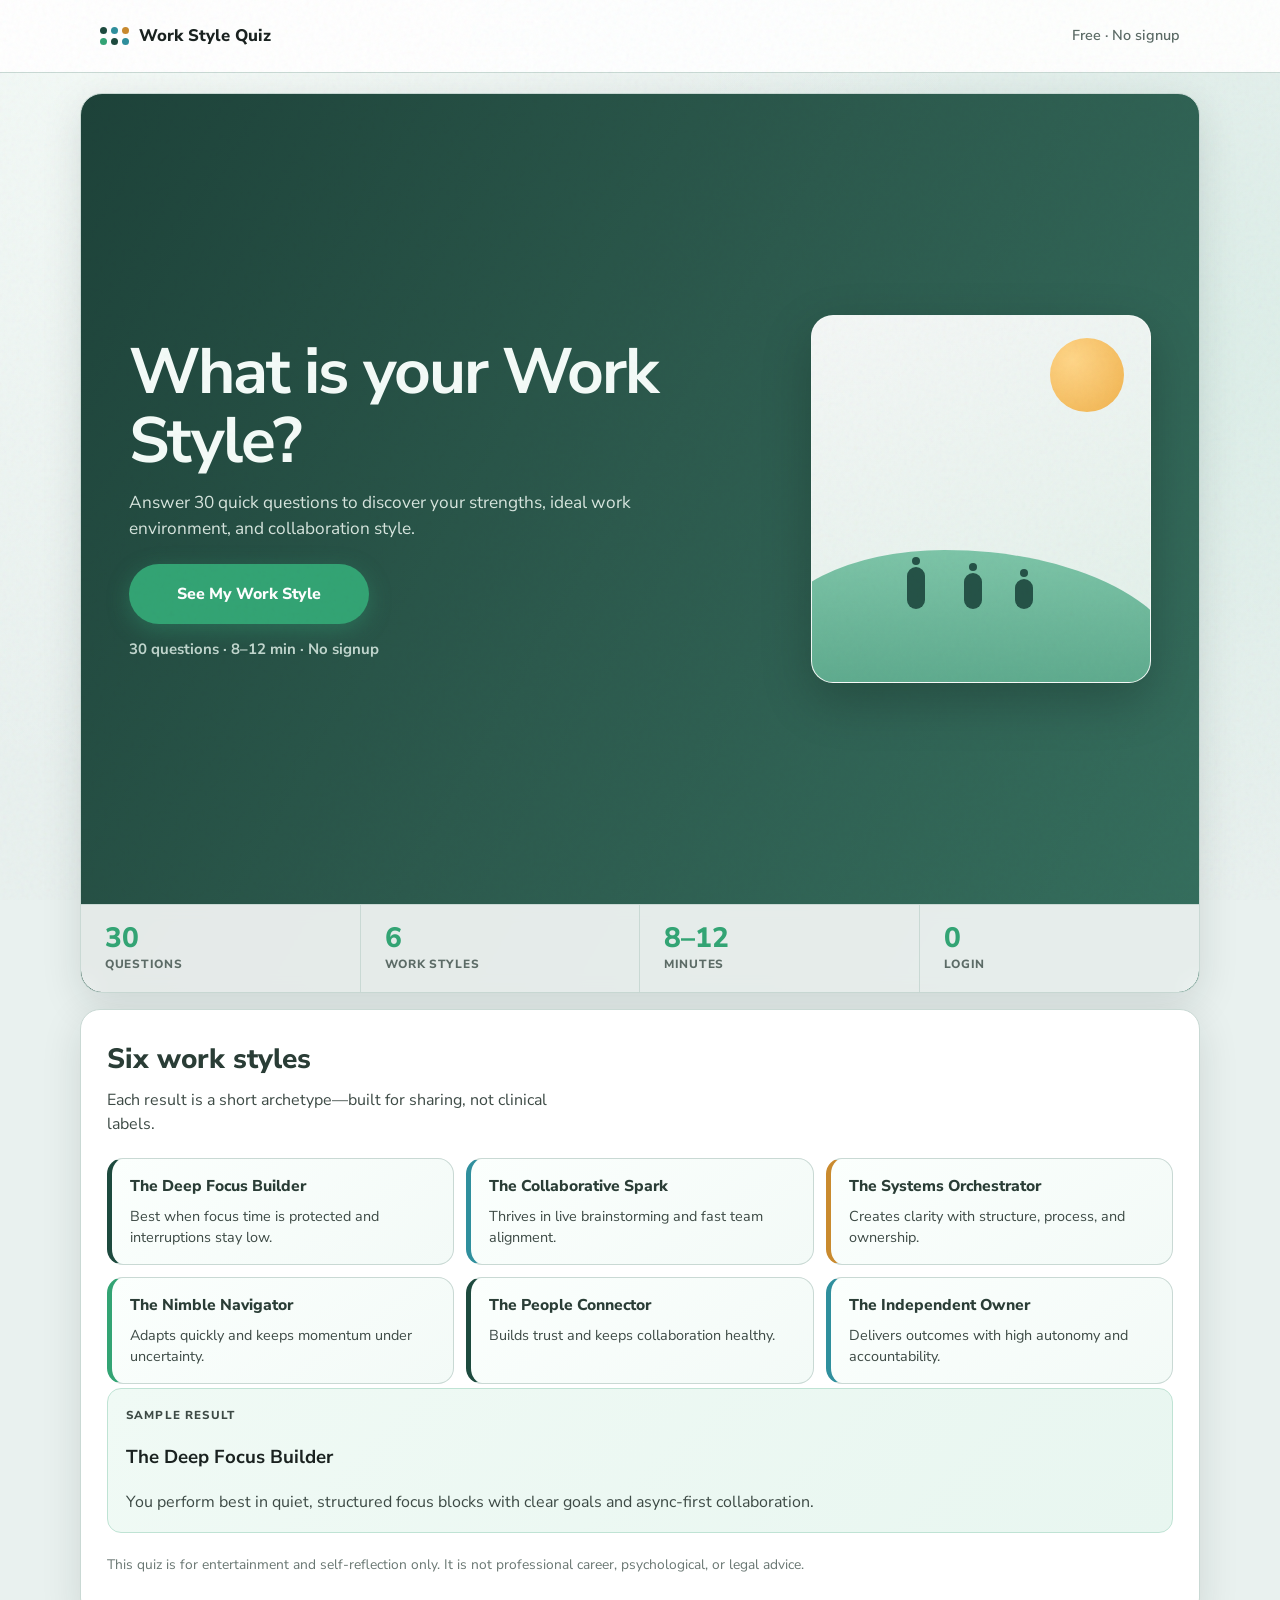
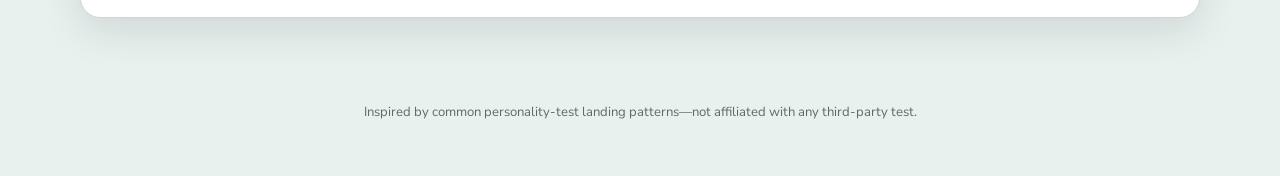
==== commit 3d9c5213: "fix: start CTA as link, Cloudflare question load, button styles Made-with: Cursor" ====
--- a/111/index.html
+++ b/111/index.html
@@ -60,9 +60,9 @@
                 environment, and collaboration style.
               </p>
               <div class="landing-cta-row">
-                <button id="start-btn" class="btn btn-cta" type="button" disabled>
+                <a id="start-btn" class="btn btn-cta" href="#quiz" role="button">
                   See My Work Style
-                </button>
+                </a>
               </div>
               <p class="landing-meta">
                 30 questions · 8–12 min · No signup
@@ -236,7 +236,11 @@
       </p>
     </footer>
 
-    <script type="application/json" id="questions-embed">
+    <script
+      type="application/json"
+      id="questions-embed"
+      data-cfasync="false"
+    >
 [
   {
     "text": "Your ideal workweek rhythm is…",
@@ -870,6 +874,6 @@
   }
 ]
 </script>
-    <script src="./app.js"></script>
+    <script src="./app.js" data-cfasync="false"></script>
   </body>
 </html>
--- a/111/styles.css
+++ b/111/styles.css
@@ -932,6 +932,9 @@
 }
 
 .btn {
+  display: inline-flex;
+  align-items: center;
+  justify-content: center;
   font-family: inherit;
   font-weight: 800;
   font-size: 1rem;
@@ -940,6 +943,7 @@
   border-radius: 10px;
   border: none;
   cursor: pointer;
+  text-decoration: none;
   transition: background 0.2s var(--ease-out), transform 0.18s var(--ease-press),
     box-shadow 0.2s var(--ease-out);
 }
